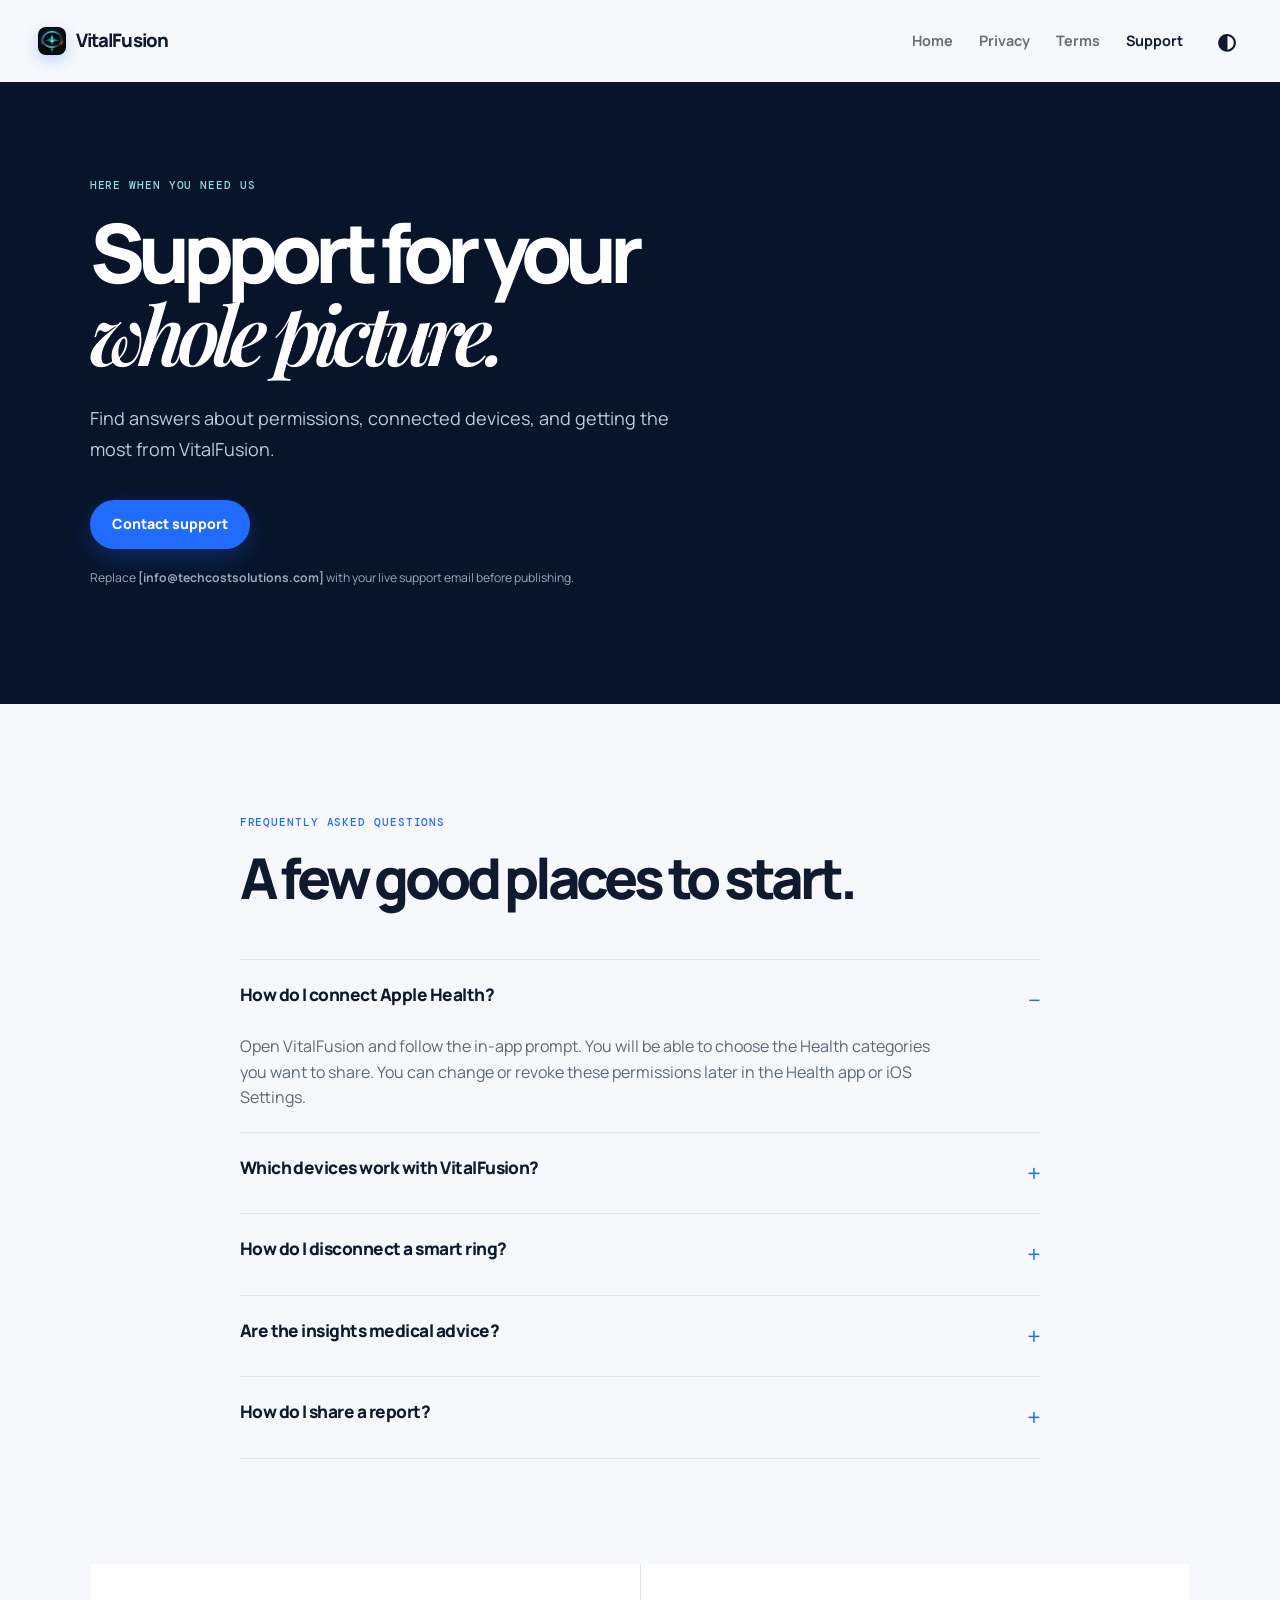
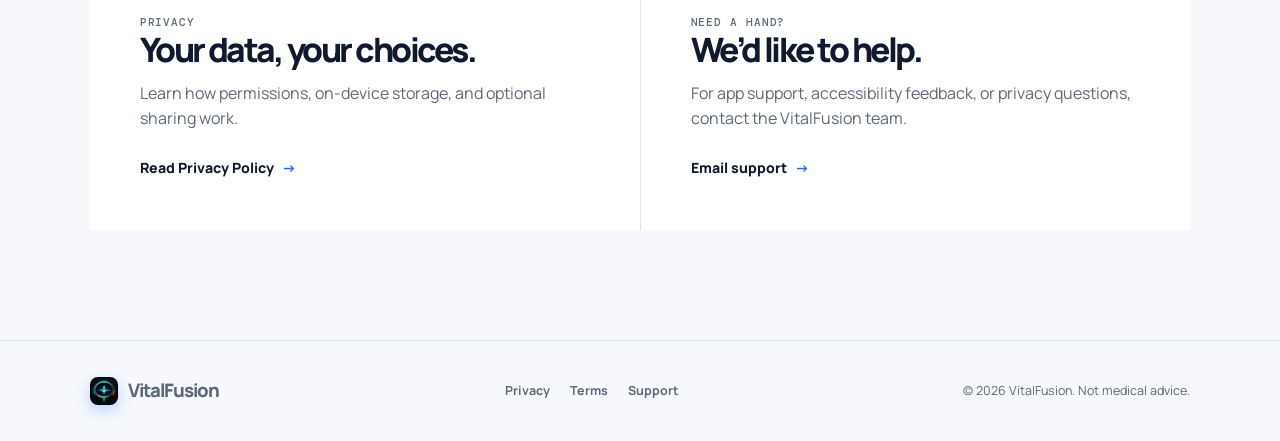
==== support.html @ 6d775061 "Add files via upload" ====
<!doctype html><html lang="en"><head><meta charset="utf-8"><meta name="viewport" content="width=device-width, initial-scale=1"><meta name="description" content="VitalFusion support and compatibility help."><title>Support — VitalFusion</title><link rel="icon" href="assets/vitalfusion-logo.jpg" type="image/jpeg"><link rel="stylesheet" href="css/styles.css"></head><body><header class="site-header"><a class="brand" href="index.html"><img class="brand-logo" src="assets/vitalfusion-logo.jpg" alt="">VitalFusion</a><button class="nav-toggle" aria-expanded="false" aria-controls="primary-nav">Menu</button><nav id="primary-nav" class="primary-nav" aria-label="Primary"><a href="index.html">Home</a><a href="privacy.html">Privacy</a><a href="terms.html">Terms</a><a href="support.html" aria-current="page">Support</a><button class="theme-toggle" aria-label="Switch color theme"><span aria-hidden="true">◐</span></button></nav></header><main><section class="support-hero"><p class="eyebrow">Here when you need us</p><h1>Support for your<br><em>whole picture.</em></h1><p class="lede">Find answers about permissions, connected devices, and getting the most from VitalFusion.</p><a class="button primary" href="mailto:[info@techcostsolutions.com]">Contact support</a><p class="support-placeholder">Replace <strong>[info@techcostsolutions.com]</strong> with your live support email before publishing.</p></section><section class="section faq" aria-labelledby="faq-title"><p class="eyebrow">Frequently asked questions</p><h2 id="faq-title">A few good places to start.</h2><details open><summary>How do I connect Apple Health?</summary><p>Open VitalFusion and follow the in-app prompt. You will be able to choose the Health categories you want to share. You can change or revoke these permissions later in the Health app or iOS Settings.</p></details><details><summary>Which devices work with VitalFusion?</summary><p>VitalFusion is designed for iPhone, Apple Watch, Apple Health, and compatible Bluetooth smart rings. Exact compatibility and minimum software versions should be listed here when the app is released.</p></details><details><summary>How do I disconnect a smart ring?</summary><p>Use the device connection controls in VitalFusion. You can also manage Bluetooth permissions in iOS Settings. Disconnecting stops future access; information already saved on your device remains until you remove it.</p></details><details><summary>Are the insights medical advice?</summary><p>No. VitalFusion is a wellness tool, not a medical device. Its metrics and insights are not medical advice, diagnosis, or treatment. Discuss health concerns with a qualified professional.</p></details><details><summary>How do I share a report?</summary><p>When report sharing is available, you choose exactly when to create and send a report using the iOS share sheet. Please review the recipient and the information included before sending.</p></details></section><section class="support-grid"><article><p class="eyebrow">Privacy</p><h2>Your data, your choices.</h2><p>Learn how permissions, on-device storage, and optional sharing work.</p><a class="text-link" href="privacy.html">Read Privacy Policy <span>→</span></a></article><article><p class="eyebrow">Need a hand?</p><h2>We’d like to help.</h2><p>For app support, accessibility feedback, or privacy questions, contact the VitalFusion team.</p><a class="text-link" href="mailto:[info@techcostsolutions.com]">Email support <span>→</span></a></article></section></main><footer><a class="brand" href="index.html"><img class="brand-logo" src="assets/vitalfusion-logo.jpg" alt="">VitalFusion</a><div><a href="privacy.html">Privacy</a><a href="terms.html">Terms</a><a href="support.html">Support</a></div><p>© <span data-year></span> VitalFusion. Not medical advice.</p></footer><script src="js/main.js"></script></body></html>
---- css/styles.css ----
@import url('https://fonts.googleapis.com/css2?family=DM+Mono:wght@400;500&family=Manrope:wght@400;500;600;700;800&family=Playfair+Display:ital,wght@0,600;0,700;1,600;1,700&display=swap');
@import url('brand.css');
:root{--ink:#101a2e;--muted:#5d6879;--paper:#f6f8fb;--surface:#fff;--line:#dce3ec;--blue:#216cff;--aqua:#77dce5;--coral:#ff9a84;--navy:#08152b;--hero:#07142a;color-scheme:light}*{box-sizing:border-box}html{scroll-behavior:smooth}body{margin:0;background:var(--paper);color:var(--ink);font-family:Manrope,Arial,sans-serif;font-size:16px;line-height:1.6}a{color:inherit;text-decoration:none}.site-header{height:82px;max-width:1280px;padding:0 38px;margin:auto;display:flex;align-items:center;justify-content:space-between}.brand{display:flex;align-items:center;gap:10px;font-weight:800;letter-spacing:-.05em;font-size:1.16rem}.brand-mark{width:25px;height:25px;border-radius:8px;background:linear-gradient(140deg,var(--blue),var(--aqua));color:#fff;display:grid;place-items:center;font-family:Georgia,serif;font-size:.86rem;font-style:italic;box-shadow:0 5px 14px #216cff44}.primary-nav{display:flex;align-items:center;gap:26px;font-size:.9rem;font-weight:700}.primary-nav a{opacity:.62}.primary-nav a[aria-current=page],.primary-nav a:hover{opacity:1}.theme-toggle,.nav-toggle{border:0;background:transparent;color:inherit;font:inherit;cursor:pointer}.theme-toggle{font-size:1.35rem;margin-left:2px}.nav-toggle{display:none}.hero{min-height:640px;padding:58px max(7vw,38px) 76px;background:var(--hero);color:#f8fbff;display:grid;grid-template-columns:1.05fr .95fr;align-items:center;overflow:hidden}.hero-copy{max-width:670px;z-index:1}.eyebrow{font-family:"DM Mono",monospace;text-transform:uppercase;letter-spacing:.08em;font-size:.71rem;font-weight:500;color:var(--blue);margin:0 0 17px}.hero .eyebrow{color:#8cdce5}.hero h1,.support-hero h1{font-size:clamp(3.35rem,6.4vw,6.25rem);letter-spacing:-.085em;line-height:.98;margin:0 0 27px;font-weight:800}.hero h1 em,.support-hero h1 em{font-family:"Playfair Display",Georgia,serif;font-weight:600}.lede{font-size:1.13rem;line-height:1.75;color:var(--muted);max-width:590px;margin:0}.hero .lede{color:#bdc9dc}.hero-actions{display:flex;align-items:center;gap:28px;margin-top:35px}.button{display:inline-flex;justify-content:center;align-items:center;padding:13px 22px;border-radius:100px;font-size:.88rem;font-weight:800;transition:transform .2s,box-shadow .2s}.button:hover{transform:translateY(-2px)}.button.primary{background:var(--blue);color:#fff;box-shadow:0 9px 24px #216cff43}.text-link{font-weight:800;font-size:.88rem}.text-link span{color:var(--blue);padding-left:5px}.availability{font-family:"DM Mono",monospace;color:#8f9db2;font-size:.7rem;margin:45px 0 0}.hero-art{height:540px;position:relative;display:flex;justify-content:center}.hero-art:before{content:"";position:absolute;width:520px;height:520px;border-radius:50%;background:#216cff;filter:blur(105px);opacity:.22}.hero-art img{height:100%;max-width:100%;object-fit:contain;position:relative;mix-blend-mode:screen;filter:saturate(.92)}.statement{background:var(--aqua);padding:85px max(7vw,38px)}.statement p{max-width:1000px;margin:0;font-size:clamp(1.7rem,3.3vw,3.15rem);line-height:1.25;letter-spacing:-.055em;font-weight:700}.section{padding:126px max(7vw,38px)}.section-heading h2,.faq h2,.privacy-panel h2,.support-grid h2{font-size:clamp(2.3rem,4.4vw,4.7rem);letter-spacing:-.075em;line-height:1.04;margin:0;font-weight:800}.feature-grid{margin-top:72px;display:grid;grid-template-columns:repeat(3,1fr);border-top:1px solid var(--line)}.feature-grid article{padding:28px 36px 0 0}.feature-grid article+article{padding-left:36px;border-left:1px solid var(--line)}.feature-number{font-family:"DM Mono",monospace;font-size:.75rem;color:var(--blue)}h3{font-size:1.28rem;letter-spacing:-.04em;margin:36px 0 12px}.feature-grid p,.privacy-panel p,.support-grid p{color:var(--muted);margin:0}.privacy-panel{margin:0 max(7vw,38px);background:var(--navy);color:#f8fbff;padding:72px;display:grid;grid-template-columns:1.2fr .8fr;gap:80px;border-radius:4px}.privacy-panel .eyebrow{color:#8cdce5}.privacy-panel h2{margin-bottom:22px}.privacy-panel>div>p:not(.eyebrow){color:#bac6da;max-width:610px;font-size:1.05rem}.privacy-panel .text-link{display:inline-block;margin-top:28px}.privacy-panel .text-link span{color:var(--aqua)}.privacy-points{border-left:1px solid #ffffff29;padding-left:40px;align-self:center}.privacy-points p{color:#e7efff;margin:18px 0}.privacy-points span{color:var(--aqua);margin-right:12px}.closing{text-align:center;padding-bottom:145px}.closing h2{font-size:clamp(2.6rem,5vw,5.4rem);line-height:1.03;letter-spacing:-.08em;margin:0 0 35px}footer{border-top:1px solid var(--line);padding:35px max(7vw,38px);display:flex;align-items:center;gap:24px;justify-content:space-between;font-size:.78rem;color:var(--muted)}footer div{display:flex;gap:20px;font-weight:700}footer p{margin:0}.legal{max-width:1120px;padding:86px 38px 125px;margin:auto}.legal-intro{max-width:760px}.legal h1{font-size:clamp(3.3rem,6vw,6rem);line-height:1;letter-spacing:-.085em;margin:0 0 20px}.notice{border-left:3px solid var(--coral);padding:12px 16px;color:var(--muted);background:#fff2ef;margin-top:34px;font-size:.91rem}.legal-copy{max-width:760px;margin-top:68px}.legal-copy h2{font-size:1.35rem;letter-spacing:-.045em;margin:48px 0 11px}.legal-copy p{color:#39475a;margin:0 0 17px}.legal-copy a{color:var(--blue);text-decoration:underline;text-underline-offset:3px}.support-hero{background:var(--hero);color:#fff;padding:95px max(7vw,38px) 105px}.support-hero .eyebrow{color:#8cdce5}.support-hero .lede{color:#bdc9dc}.support-hero .button{margin-top:34px}.support-placeholder{font-size:.76rem;color:#98a7bd;margin-top:19px}.faq{max-width:980px;margin:auto;padding-top:110px;padding-bottom:105px}.faq h2{margin-bottom:51px}.faq details{border-top:1px solid var(--line);padding:21px 0}.faq details:last-child{border-bottom:1px solid var(--line)}.faq summary{cursor:pointer;font-size:1.08rem;font-weight:800;letter-spacing:-.03em;list-style:none;display:flex;justify-content:space-between;gap:15px}.faq summary:after{content:"+";font-size:1.5rem;color:var(--blue);font-weight:400}.faq details[open] summary:after{content:"−"}.faq details p{color:var(--muted);max-width:700px;margin:15px 32px 0 0}.support-grid{display:grid;grid-template-columns:1fr 1fr;gap:1px;background:var(--line);margin:0 max(7vw,38px) 110px}.support-grid article{background:var(--surface);padding:50px}.support-grid h2{font-size:2.1rem;margin-bottom:14px}.support-grid .text-link{display:inline-block;margin-top:25px}
@media (prefers-color-scheme:dark){:root{--ink:#eff5ff;--muted:#aab8ca;--paper:#0d1728;--surface:#101d31;--line:#26364d;color-scheme:dark}.notice{background:#33201f;color:#d9c4bc}.legal-copy p{color:#bdc9dc}.statement{color:#092039}}
body.dark{--ink:#eff5ff;--muted:#aab8ca;--paper:#0d1728;--surface:#101d31;--line:#26364d;color-scheme:dark}body.dark .notice{background:#33201f;color:#d9c4bc}body.dark .legal-copy p{color:#bdc9dc}body.dark .statement{color:#092039}@media(max-width:760px){.site-header{height:67px;padding:0 22px}.nav-toggle{display:block;font-weight:800;font-size:.8rem}.primary-nav{display:none;position:absolute;z-index:10;top:67px;left:0;right:0;background:var(--surface);padding:20px 22px;border-bottom:1px solid var(--line);box-shadow:0 12px 20px #0002;flex-direction:column;align-items:flex-start;gap:17px}.primary-nav.open{display:flex}.theme-toggle{position:absolute;top:15px;right:73px}.hero{grid-template-columns:1fr;padding:74px 26px 40px;min-height:0}.hero h1,.support-hero h1{font-size:3.45rem}.hero-art{height:340px;margin-top:20px}.hero-art:before{width:330px;height:330px}.statement,.section{padding:70px 26px}.statement p{font-size:1.8rem}.feature-grid{grid-template-columns:1fr;margin-top:40px}.feature-grid article,.feature-grid article+article{padding:27px 0;border-left:0;border-bottom:1px solid var(--line)}.privacy-panel{margin:0 26px;padding:42px 28px;grid-template-columns:1fr;gap:30px}.privacy-points{border-left:0;border-top:1px solid #ffffff29;padding:17px 0 0}.closing{padding-bottom:85px}.legal{padding:66px 26px 85px}.legal h1{font-size:3.35rem}.legal-copy{margin-top:53px}.support-hero{padding:74px 26px}.faq{padding:70px 26px}.support-grid{grid-template-columns:1fr;margin:0 26px 70px}.support-grid article{padding:35px 28px}footer{padding:32px 26px;align-items:flex-start;flex-direction:column;gap:16px}footer p{font-size:.7rem}}
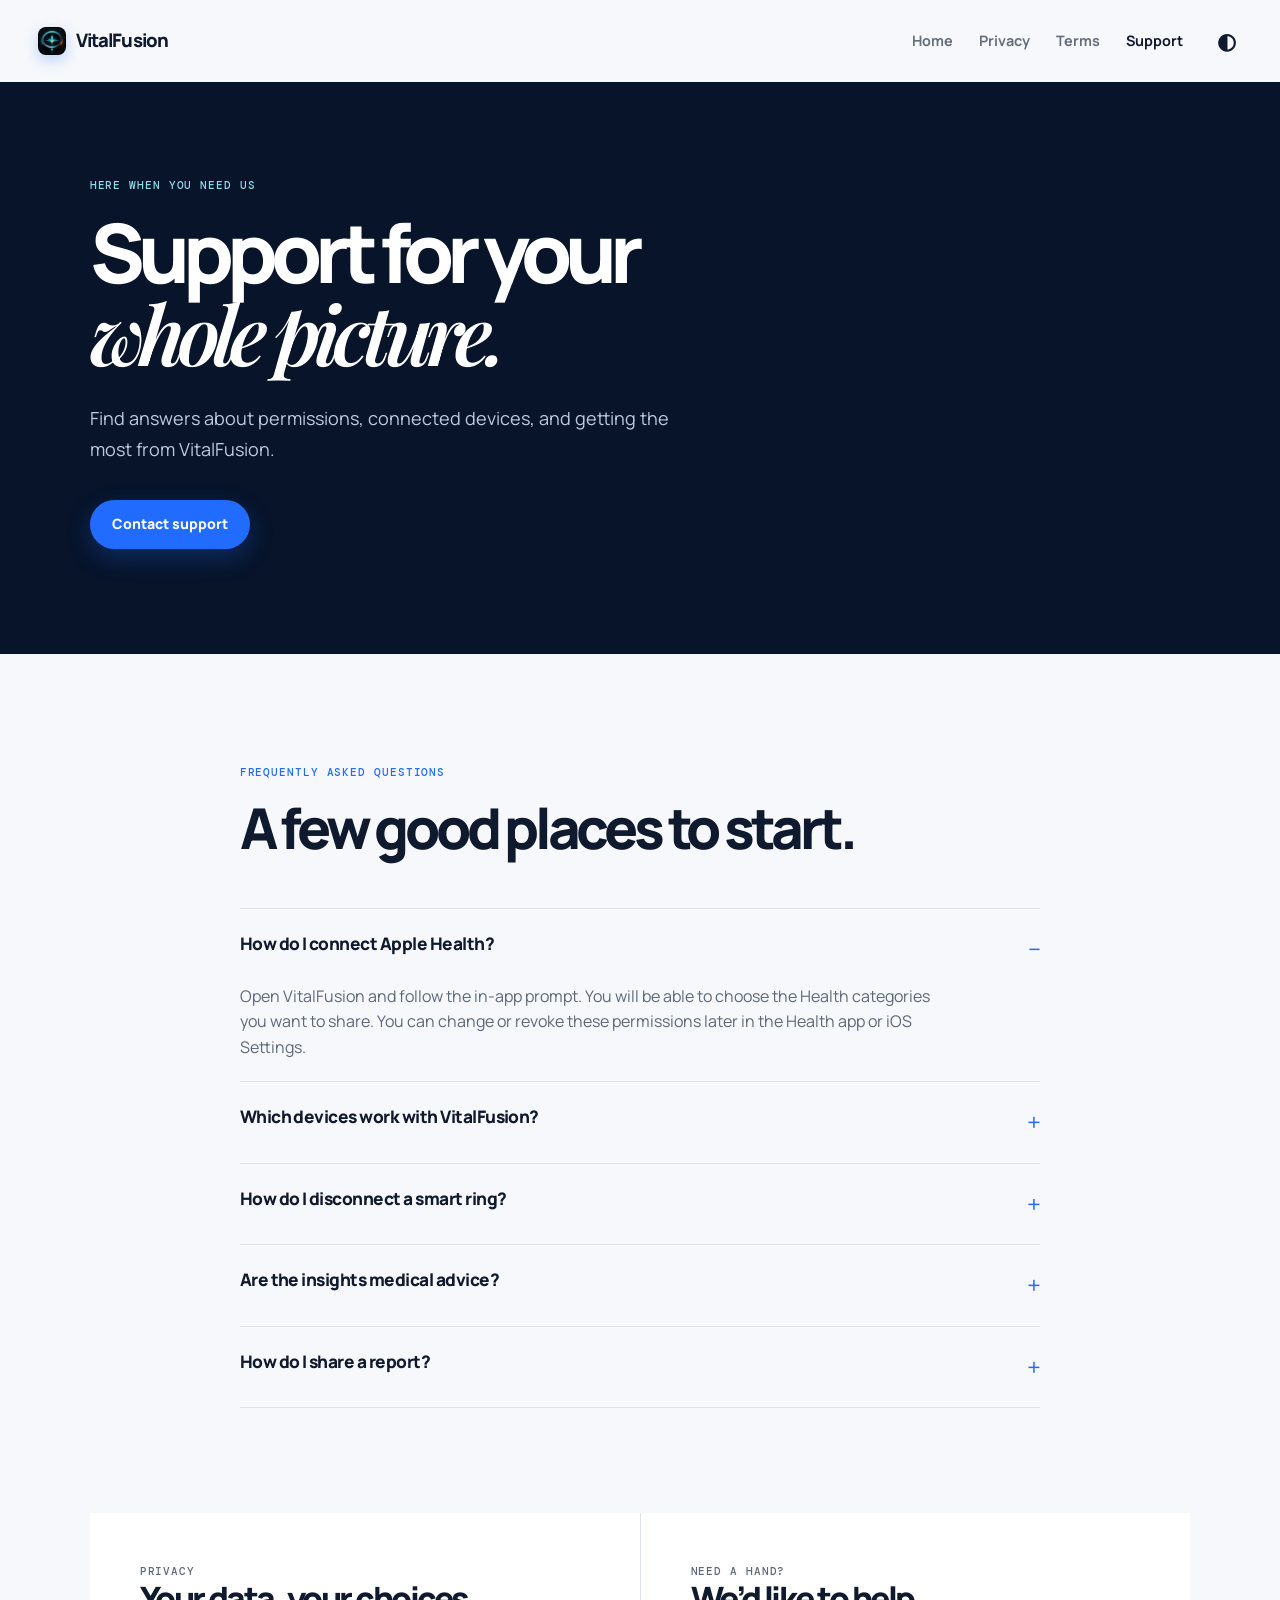
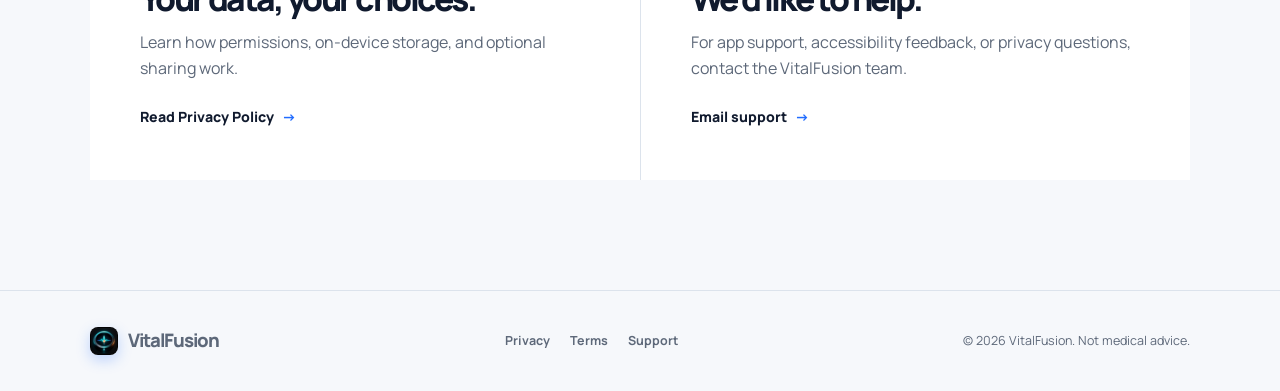
==== commit de6aaa68: "Update support.html" ====
--- a/support.html
+++ b/support.html
@@ -1 +1 @@
-<!doctype html><html lang="en"><head><meta charset="utf-8"><meta name="viewport" content="width=device-width, initial-scale=1"><meta name="description" content="VitalFusion support and compatibility help."><title>Support — VitalFusion</title><link rel="icon" href="assets/vitalfusion-logo.jpg" type="image/jpeg"><link rel="stylesheet" href="css/styles.css"></head><body><header class="site-header"><a class="brand" href="index.html"><img class="brand-logo" src="assets/vitalfusion-logo.jpg" alt="">VitalFusion</a><button class="nav-toggle" aria-expanded="false" aria-controls="primary-nav">Menu</button><nav id="primary-nav" class="primary-nav" aria-label="Primary"><a href="index.html">Home</a><a href="privacy.html">Privacy</a><a href="terms.html">Terms</a><a href="support.html" aria-current="page">Support</a><button class="theme-toggle" aria-label="Switch color theme"><span aria-hidden="true">◐</span></button></nav></header><main><section class="support-hero"><p class="eyebrow">Here when you need us</p><h1>Support for your<br><em>whole picture.</em></h1><p class="lede">Find answers about permissions, connected devices, and getting the most from VitalFusion.</p><a class="button primary" href="mailto:[info@techcostsolutions.com]">Contact support</a><p class="support-placeholder">Replace <strong>[info@techcostsolutions.com]</strong> with your live support email before publishing.</p></section><section class="section faq" aria-labelledby="faq-title"><p class="eyebrow">Frequently asked questions</p><h2 id="faq-title">A few good places to start.</h2><details open><summary>How do I connect Apple Health?</summary><p>Open VitalFusion and follow the in-app prompt. You will be able to choose the Health categories you want to share. You can change or revoke these permissions later in the Health app or iOS Settings.</p></details><details><summary>Which devices work with VitalFusion?</summary><p>VitalFusion is designed for iPhone, Apple Watch, Apple Health, and compatible Bluetooth smart rings. Exact compatibility and minimum software versions should be listed here when the app is released.</p></details><details><summary>How do I disconnect a smart ring?</summary><p>Use the device connection controls in VitalFusion. You can also manage Bluetooth permissions in iOS Settings. Disconnecting stops future access; information already saved on your device remains until you remove it.</p></details><details><summary>Are the insights medical advice?</summary><p>No. VitalFusion is a wellness tool, not a medical device. Its metrics and insights are not medical advice, diagnosis, or treatment. Discuss health concerns with a qualified professional.</p></details><details><summary>How do I share a report?</summary><p>When report sharing is available, you choose exactly when to create and send a report using the iOS share sheet. Please review the recipient and the information included before sending.</p></details></section><section class="support-grid"><article><p class="eyebrow">Privacy</p><h2>Your data, your choices.</h2><p>Learn how permissions, on-device storage, and optional sharing work.</p><a class="text-link" href="privacy.html">Read Privacy Policy <span>→</span></a></article><article><p class="eyebrow">Need a hand?</p><h2>We’d like to help.</h2><p>For app support, accessibility feedback, or privacy questions, contact the VitalFusion team.</p><a class="text-link" href="mailto:[info@techcostsolutions.com]">Email support <span>→</span></a></article></section></main><footer><a class="brand" href="index.html"><img class="brand-logo" src="assets/vitalfusion-logo.jpg" alt="">VitalFusion</a><div><a href="privacy.html">Privacy</a><a href="terms.html">Terms</a><a href="support.html">Support</a></div><p>© <span data-year></span> VitalFusion. Not medical advice.</p></footer><script src="js/main.js"></script></body></html>
+<!doctype html><html lang="en"><head><meta charset="utf-8"><meta name="viewport" content="width=device-width, initial-scale=1"><meta name="description" content="VitalFusion support and compatibility help."><title>Support — VitalFusion</title><link rel="icon" href="assets/vitalfusion-logo.jpg" type="image/jpeg"><link rel="stylesheet" href="css/styles.css"></head><body><header class="site-header"><a class="brand" href="index.html"><img class="brand-logo" src="assets/vitalfusion-logo.jpg" alt="">VitalFusion</a><button class="nav-toggle" aria-expanded="false" aria-controls="primary-nav">Menu</button><nav id="primary-nav" class="primary-nav" aria-label="Primary"><a href="index.html">Home</a><a href="privacy.html">Privacy</a><a href="terms.html">Terms</a><a href="support.html" aria-current="page">Support</a><button class="theme-toggle" aria-label="Switch color theme"><span aria-hidden="true">◐</span></button></nav></header><main><section class="support-hero"><p class="eyebrow">Here when you need us</p><h1>Support for your<br><em>whole picture.</em></h1><p class="lede">Find answers about permissions, connected devices, and getting the most from VitalFusion.</p><a class="button primary" href="mailto:info@techcostsolutions.com">Contact support</a></section><section class="section faq" aria-labelledby="faq-title"><p class="eyebrow">Frequently asked questions</p><h2 id="faq-title">A few good places to start.</h2><details open><summary>How do I connect Apple Health?</summary><p>Open VitalFusion and follow the in-app prompt. You will be able to choose the Health categories you want to share. You can change or revoke these permissions later in the Health app or iOS Settings.</p></details><details><summary>Which devices work with VitalFusion?</summary><p>VitalFusion is designed for iPhone, Apple Watch, Apple Health, and compatible Bluetooth smart rings. Exact compatibility and minimum software versions should be listed here when the app is released.</p></details><details><summary>How do I disconnect a smart ring?</summary><p>Use the device connection controls in VitalFusion. You can also manage Bluetooth permissions in iOS Settings. Disconnecting stops future access; information already saved on your device remains until you remove it.</p></details><details><summary>Are the insights medical advice?</summary><p>No. VitalFusion is a wellness tool, not a medical device. Its metrics and insights are not medical advice, diagnosis, or treatment. Discuss health concerns with a qualified professional.</p></details><details><summary>How do I share a report?</summary><p>When report sharing is available, you choose exactly when to create and send a report using the iOS share sheet. Please review the recipient and the information included before sending.</p></details></section><section class="support-grid"><article><p class="eyebrow">Privacy</p><h2>Your data, your choices.</h2><p>Learn how permissions, on-device storage, and optional sharing work.</p><a class="text-link" href="privacy.html">Read Privacy Policy <span>→</span></a></article><article><p class="eyebrow">Need a hand?</p><h2>We’d like to help.</h2><p>For app support, accessibility feedback, or privacy questions, contact the VitalFusion team.</p><a class="text-link" href="mailto:info@techcostsolutions.com">Email support <span>→</span></a></article></section></main><footer><a class="brand" href="index.html"><img class="brand-logo" src="assets/vitalfusion-logo.jpg" alt="">VitalFusion</a><div><a href="privacy.html">Privacy</a><a href="terms.html">Terms</a><a href="support.html">Support</a></div><p>© <span data-year></span> VitalFusion. Not medical advice.</p></footer><script src="js/main.js"></script></body></html>
